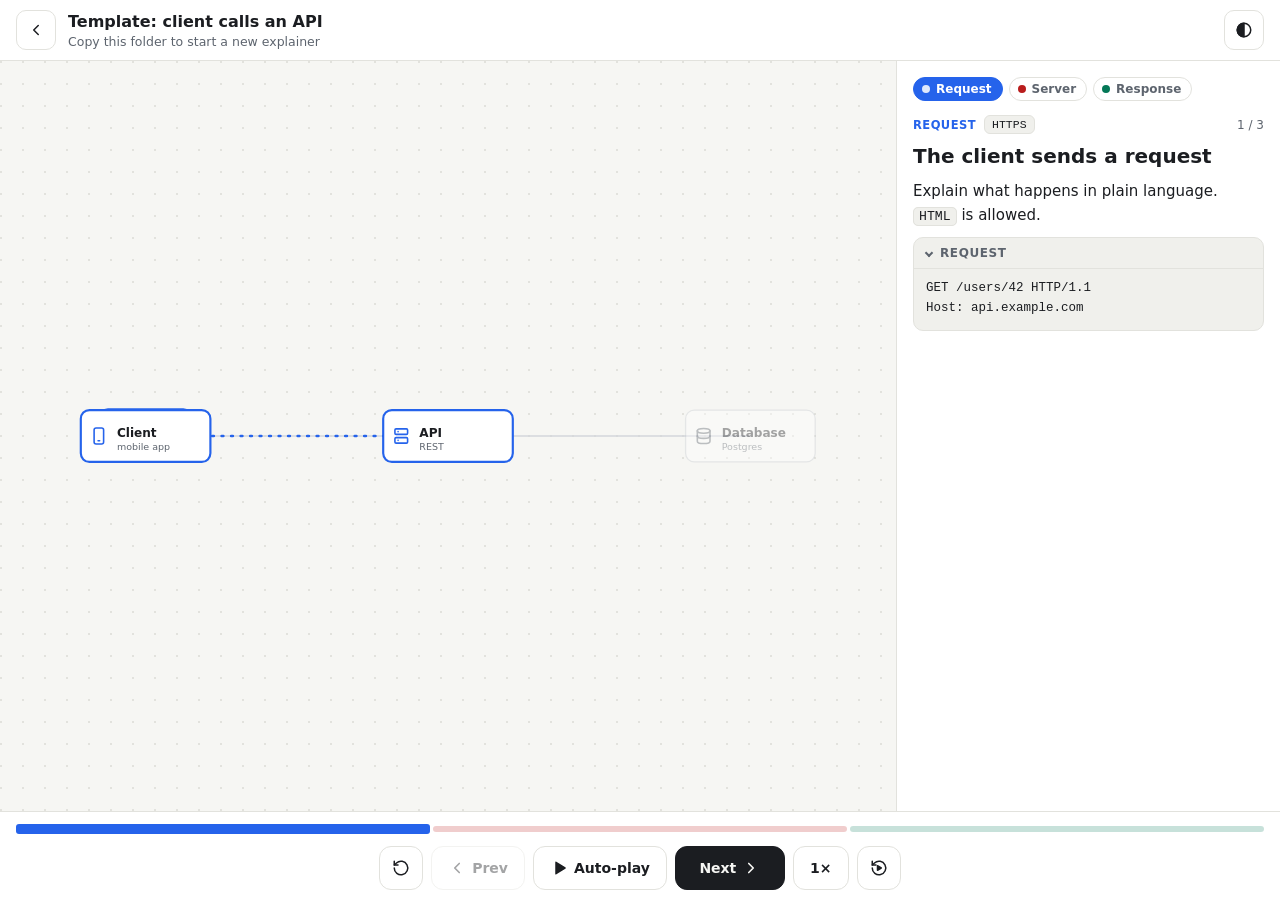
==== explainers/_template/index.html @ ea6b0840 "Add animated explainer engine and URL-to-page explainer Zero-build static site for GitHub Pages: a r" ====
<!doctype html>
<html lang="en">
<head>
  <meta charset="utf-8">
  <meta name="viewport" content="width=device-width, initial-scale=1, viewport-fit=cover">
  <title>Template · How It Works</title>
  <meta name="description" content="Starter template for a new explainer.">
  <link rel="icon" href="../../favicon.svg" type="image/svg+xml">
  <script src="../../assets/theme.js"></script>
  <link rel="stylesheet" href="../../assets/base.css">
  <link rel="stylesheet" href="../../engine/player.css">
</head>
<body>
  <script src="../../engine/player.js"></script>
  <script src="flow.js"></script>
</body>
</html>
---- assets/base.css ----
/* Shared design tokens for the gallery and the player. */
:root {
  --bg: #f6f6f3;
  --surface: #ffffff;
  --surface-2: #f0f0ec;
  --text: #1b1d21;
  --muted: #5d646e;
  --border: #e2e2dd;
  --accent: #2563eb;
  --node-fill: #ffffff;
  --node-stroke: #c9cdd3;
  --link: #d3d6db;
  --shadow: 0 1px 2px rgba(0, 0, 0, .05), 0 6px 20px rgba(0, 0, 0, .05);
  --sans: system-ui, -apple-system, "Segoe UI", Roboto, "Helvetica Neue", sans-serif;
  --mono: ui-monospace, SFMono-Regular, Menlo, Consolas, "Liberation Mono", monospace;
  color-scheme: light;
}

@media (prefers-color-scheme: dark) {
  :root:not([data-theme="light"]) {
    --bg: #0f1115;
    --surface: #161920;
    --surface-2: #1e222b;
    --text: #e8eaed;
    --muted: #9aa3ae;
    --border: #2a2f3a;
    --accent: #6b9bff;
    --node-fill: #1a1e27;
    --node-stroke: #3a414e;
    --link: #2e3440;
    --shadow: 0 1px 2px rgba(0, 0, 0, .4), 0 6px 20px rgba(0, 0, 0, .3);
    color-scheme: dark;
  }
}

:root[data-theme="dark"] {
  --bg: #0f1115;
  --surface: #161920;
  --surface-2: #1e222b;
  --text: #e8eaed;
  --muted: #9aa3ae;
  --border: #2a2f3a;
  --accent: #6b9bff;
  --node-fill: #1a1e27;
  --node-stroke: #3a414e;
  --link: #2e3440;
  --shadow: 0 1px 2px rgba(0, 0, 0, .4), 0 6px 20px rgba(0, 0, 0, .3);
  color-scheme: dark;
}

*, *::before, *::after { box-sizing: border-box; }

html, body {
  margin: 0;
  background: var(--bg);
  color: var(--text);
  font-family: var(--sans);
  -webkit-font-smoothing: antialiased;
  -webkit-text-size-adjust: 100%;
}

a { color: var(--accent); }

button { font: inherit; color: inherit; }

.icon-btn {
  display: inline-grid;
  place-items: center;
  width: 40px;
  height: 40px;
  border-radius: 10px;
  border: 1px solid var(--border);
  background: var(--surface);
  cursor: pointer;
  flex: none;
}
.icon-btn:hover { background: var(--surface-2); }
.icon-btn svg { width: 18px; height: 18px; }

:focus-visible { outline: 2px solid var(--accent); outline-offset: 2px; }
---- engine/player.css ----
/* Player layout. Desktop: stage + side panel. Phones: stage on top, scrolling card, fixed controls. */
html, body { height: 100%; overflow: hidden; }

.hiw {
  --phase: #64748b;
  display: flex;
  flex-direction: column;
  height: 100vh;
  height: 100dvh;
}

/* ---------- header ---------- */
.hiw-top {
  display: flex;
  align-items: center;
  gap: 12px;
  padding: 10px 16px;
  padding-top: max(10px, env(safe-area-inset-top));
  border-bottom: 1px solid var(--border);
  background: var(--surface);
}
.hiw-titles { flex: 1; min-width: 0; }
.hiw-title {
  margin: 0;
  font-size: 16px;
  font-weight: 650;
  line-height: 1.25;
  white-space: nowrap;
  overflow: hidden;
  text-overflow: ellipsis;
}
.hiw-subtitle {
  margin: 2px 0 0;
  font-size: 12.5px;
  color: var(--muted);
  white-space: nowrap;
  overflow: hidden;
  text-overflow: ellipsis;
}
.hiw-back { color: var(--text); text-decoration: none; }

/* ---------- main ---------- */
.hiw-main {
  flex: 1;
  min-height: 0;
  display: grid;
  grid-template-columns: minmax(0, 1fr) clamp(340px, 30vw, 440px);
}

.hiw-stage {
  position: relative;
  min-height: 0;
  min-width: 0;
  padding: 16px;
  touch-action: pan-y;
  background:
    radial-gradient(circle at 1px 1px, var(--border) 1px, transparent 0) 0 0 / 22px 22px;
}
.hiw-stage svg { display: block; width: 100%; height: 100%; overflow: visible; }

.hiw-panel {
  min-height: 0;
  overflow-y: auto;
  padding: 16px;
  display: flex;
  flex-direction: column;
  gap: 14px;
  background: var(--surface);
  border-left: 1px solid var(--border);
  -webkit-overflow-scrolling: touch;
}

/* ---------- phase chips ---------- */
.hiw-phases {
  flex: none;
  display: flex;
  flex-wrap: wrap;
  gap: 6px;
}
.hiw-phase {
  --c: #64748b;
  border: 1px solid var(--border);
  background: transparent;
  color: var(--muted);
  border-radius: 999px;
  padding: 4px 10px 4px 8px;
  font-size: 12px;
  font-weight: 600;
  cursor: pointer;
  display: inline-flex;
  align-items: center;
  gap: 6px;
  white-space: nowrap;
}
.hiw-phase::before {
  content: "";
  width: 8px;
  height: 8px;
  border-radius: 50%;
  background: var(--c);
}
.hiw-phase:hover { background: var(--surface-2); }
.hiw-phase.on { color: #fff; background: var(--c); border-color: var(--c); }
.hiw-phase.on::before { background: rgba(255, 255, 255, .85); }

/* ---------- step card ---------- */
.hiw-card { flex: none; display: flex; flex-direction: column; gap: 10px; }
.hiw-card.enter { animation: hiw-in .35s ease both; }
@keyframes hiw-in { from { opacity: 0; transform: translateY(6px); } }

.hiw-meta { display: flex; align-items: center; gap: 8px; flex-wrap: wrap; }
.hiw-chip {
  font-size: 11.5px;
  font-weight: 700;
  letter-spacing: .04em;
  text-transform: uppercase;
  color: var(--phase);
}
.hiw-proto {
  font-family: var(--mono);
  font-size: 11.5px;
  padding: 2px 7px;
  border-radius: 6px;
  background: var(--surface-2);
  border: 1px solid var(--border);
  color: var(--text);
}
.hiw-count { margin-left: auto; font-size: 12px; color: var(--muted); font-variant-numeric: tabular-nums; }

.hiw-step-title { margin: 0; font-size: 20px; line-height: 1.25; font-weight: 700; text-wrap: balance; }

.hiw-text { font-size: 15px; line-height: 1.6; color: var(--text); }
.hiw-text p { margin: 0 0 .7em; }
.hiw-text p:last-child { margin-bottom: 0; }
.hiw-text ul { margin: 0 0 .7em; padding-left: 1.2em; }
.hiw-text li { margin: .2em 0; }
.hiw-text code {
  font-family: var(--mono);
  font-size: .88em;
  padding: 1px 5px;
  border-radius: 5px;
  background: var(--surface-2);
  border: 1px solid var(--border);
}
.hiw-text .aside {
  font-size: 13.5px;
  color: var(--muted);
  border-left: 3px solid var(--phase);
  padding-left: 10px;
}

.hiw-inspect {
  border: 1px solid var(--border);
  border-radius: 10px;
  background: var(--surface-2);
  overflow: hidden;
}
.hiw-inspect summary {
  cursor: pointer;
  padding: 8px 12px;
  font-size: 12px;
  font-weight: 650;
  color: var(--muted);
  text-transform: uppercase;
  letter-spacing: .05em;
  list-style: none;
  display: flex;
  align-items: center;
  gap: 8px;
}
.hiw-inspect summary::-webkit-details-marker { display: none; }
.hiw-inspect summary::before {
  content: "";
  width: 6px;
  height: 6px;
  border-right: 2px solid currentColor;
  border-bottom: 2px solid currentColor;
  transform: rotate(-45deg);
  transition: transform .2s;
}
.hiw-inspect[open] summary::before { transform: rotate(45deg); }
.hiw-inspect pre {
  margin: 0;
  padding: 10px 12px 12px;
  border-top: 1px solid var(--border);
  font-family: var(--mono);
  font-size: 12.5px;
  line-height: 1.55;
  overflow-x: auto;
  white-space: pre;
  color: var(--text);
}

/* ---------- controls ---------- */
.hiw-controls {
  border-top: 1px solid var(--border);
  background: var(--surface);
  padding: 10px 16px;
  padding-bottom: max(10px, env(safe-area-inset-bottom));
  display: flex;
  flex-direction: column;
  gap: 10px;
}
.hiw-timeline { display: flex; gap: 3px; height: 14px; align-items: center; }
.hiw-seg {
  --c: #64748b;
  flex: 1;
  min-width: 0;
  height: 14px;
  border: 0;
  padding: 0;
  background: transparent;
  cursor: pointer;
  position: relative;
}
.hiw-seg::after {
  content: "";
  position: absolute;
  inset: 4px 0;
  border-radius: 3px;
  background: var(--c);
  opacity: .22;
  transition: opacity .2s, inset .2s;
}
.hiw-seg.done::after { opacity: .75; }
.hiw-seg.current::after { opacity: 1; inset: 2px 0; }
.hiw-seg:hover::after { opacity: .9; }

.hiw-buttons { display: flex; align-items: center; justify-content: center; gap: 8px; }
.hiw-btn {
  position: relative;
  overflow: hidden;
  display: inline-flex;
  align-items: center;
  justify-content: center;
  gap: 6px;
  min-height: 44px;
  padding: 0 16px;
  border-radius: 12px;
  border: 1px solid var(--border);
  background: var(--surface);
  font-size: 14px;
  font-weight: 600;
  cursor: pointer;
  white-space: nowrap;
  -webkit-tap-highlight-color: transparent;
}
.hiw-btn svg { width: 18px; height: 18px; flex: none; position: relative; }
.hiw-btn span { position: relative; }
.hiw-btn:hover:not(:disabled) { background: var(--surface-2); }
.hiw-btn:disabled { opacity: .4; cursor: default; }
.hiw-buttons .icon-btn { width: 44px; height: 44px; border-radius: 12px; }

.hiw-next { min-width: 110px; background: var(--text); color: var(--bg); border-color: var(--text); }
.hiw-next:hover:not(:disabled) { background: var(--text); opacity: .9; }
.hiw-fill {
  position: absolute !important;
  inset: 0;
  background: var(--phase);
  transform: scaleX(0);
  transform-origin: left;
}
.hiw-play[aria-pressed="true"] { border-color: var(--phase); color: var(--phase); }
.hiw-speed { min-width: 56px; padding: 0 10px; font-variant-numeric: tabular-nums; }

/* ---------- SVG stage ---------- */
.hiw-link { stroke: var(--link); stroke-width: 2; }
[data-layout="tall"] .hiw-link { stroke-width: 1.5; }

.hiw-trail {
  stroke: var(--phase);
  stroke-width: 3;
  stroke-linecap: round;
  stroke-dasharray: 2 9;
  animation: hiw-march .7s linear infinite;
}
.hiw-trail.both { animation: none; stroke-dasharray: none; opacity: .55; }
[data-layout="tall"] .hiw-trail { stroke-width: 2.2; stroke-dasharray: 1.5 6; }
@keyframes hiw-march { to { stroke-dashoffset: -11; } }
[data-layout="tall"] .hiw-trail { animation-name: hiw-march-sm; }
@keyframes hiw-march-sm { to { stroke-dashoffset: -7.5; } }

.hiw-actor { transition: opacity .35s ease; }
.hiw-actor.dim { opacity: .38; }
.hiw-box {
  fill: var(--node-fill);
  stroke: var(--node-stroke);
  stroke-width: 1.5;
  transition: stroke .3s, stroke-width .3s;
}
.hiw-actor.on .hiw-box { stroke: var(--phase); stroke-width: 2.5; }
.hiw-icon { color: var(--muted); transition: color .3s; }
.hiw-actor.on .hiw-icon { color: var(--phase); }
.hiw-label { fill: var(--text); font-weight: 650; font-family: var(--sans); }
.hiw-sub { fill: var(--muted); font-family: var(--sans); }

.hiw-ring {
  fill: none;
  stroke: var(--phase);
  stroke-width: 2;
  stroke-dasharray: 10 8;
  opacity: 0;
}
.hiw-actor.working .hiw-ring { opacity: .9; animation: hiw-spin 1.2s linear infinite; }
@keyframes hiw-spin { to { stroke-dashoffset: -36; } }

.hiw-packet text, .hiw-note text {
  fill: #fff;
  font-family: var(--mono);
  font-weight: 600;
}
.hiw-packet circle { stroke: var(--bg); stroke-width: 2; }
.hiw-packet { transition: opacity .35s; }
.hiw-packet.done { opacity: 0; }

.hiw-note rect { fill: var(--phase); }
.hiw-note { animation: hiw-pop .3s ease both; }
@keyframes hiw-pop { from { opacity: 0; } }

@media (prefers-reduced-motion: reduce) {
  .hiw-trail, .hiw-actor.working .hiw-ring { animation: none; }
  .hiw-card.enter { animation: none; }
}

/* ---------- tablets & phones ---------- */
@media (max-width: 900px) and (orientation: portrait), (max-width: 640px) {
  .hiw-main {
    grid-template-columns: minmax(0, 1fr);
    grid-template-rows: auto minmax(0, 1fr);
  }
  .hiw-stage { height: clamp(260px, 46svh, 520px); padding: 8px; }
  .hiw-panel { border-left: 0; border-top: 1px solid var(--border); padding: 14px 16px; gap: 12px; }
  .hiw-phases { flex-wrap: nowrap; overflow-x: auto; scrollbar-width: none; margin: 0 -16px; padding: 0 16px; }
  .hiw-phases::-webkit-scrollbar { display: none; }
  .hiw-step-title { font-size: 18px; }
  .hiw-text { font-size: 15px; }
  .hiw-subtitle { display: none; }
}

@media (max-width: 480px) {
  .hiw-top { padding: 8px 12px; gap: 10px; }
  .hiw-controls { padding: 8px 12px; padding-bottom: max(8px, env(safe-area-inset-bottom)); gap: 8px; }
  .hiw-buttons { gap: 6px; }
  .hiw-btn { padding: 0 12px; }
  .hiw-btn span:not(.hiw-fill) { display: none; }
  .hiw-btn.hiw-next span, .hiw-btn.hiw-play span { display: inline; }
  .hiw-next { min-width: 0; flex: 1; }
  .hiw-play { flex: 1; }
  .hiw-replay { display: none !important; }
}

/* Phone in landscape: short screen, give the stage room and shrink the panel. */
@media (max-height: 500px) and (orientation: landscape) {
  .hiw-main { grid-template-columns: minmax(0, 1fr) 300px; grid-template-rows: none; }
  .hiw-stage { height: auto; padding: 6px; }
  .hiw-panel { border-top: 0; border-left: 1px solid var(--border); padding: 10px 12px; }
  .hiw-top { padding-top: 6px; padding-bottom: 6px; }
  .hiw-subtitle { display: none; }
  .hiw-controls { flex-direction: row; align-items: center; padding-top: 6px; padding-bottom: max(6px, env(safe-area-inset-bottom)); }
  .hiw-timeline { flex: 1; }
  .hiw-btn, .hiw-buttons .icon-btn { min-height: 38px; height: 38px; }
  .hiw-step-title { font-size: 16px; }
  .hiw-text { font-size: 14px; }
}
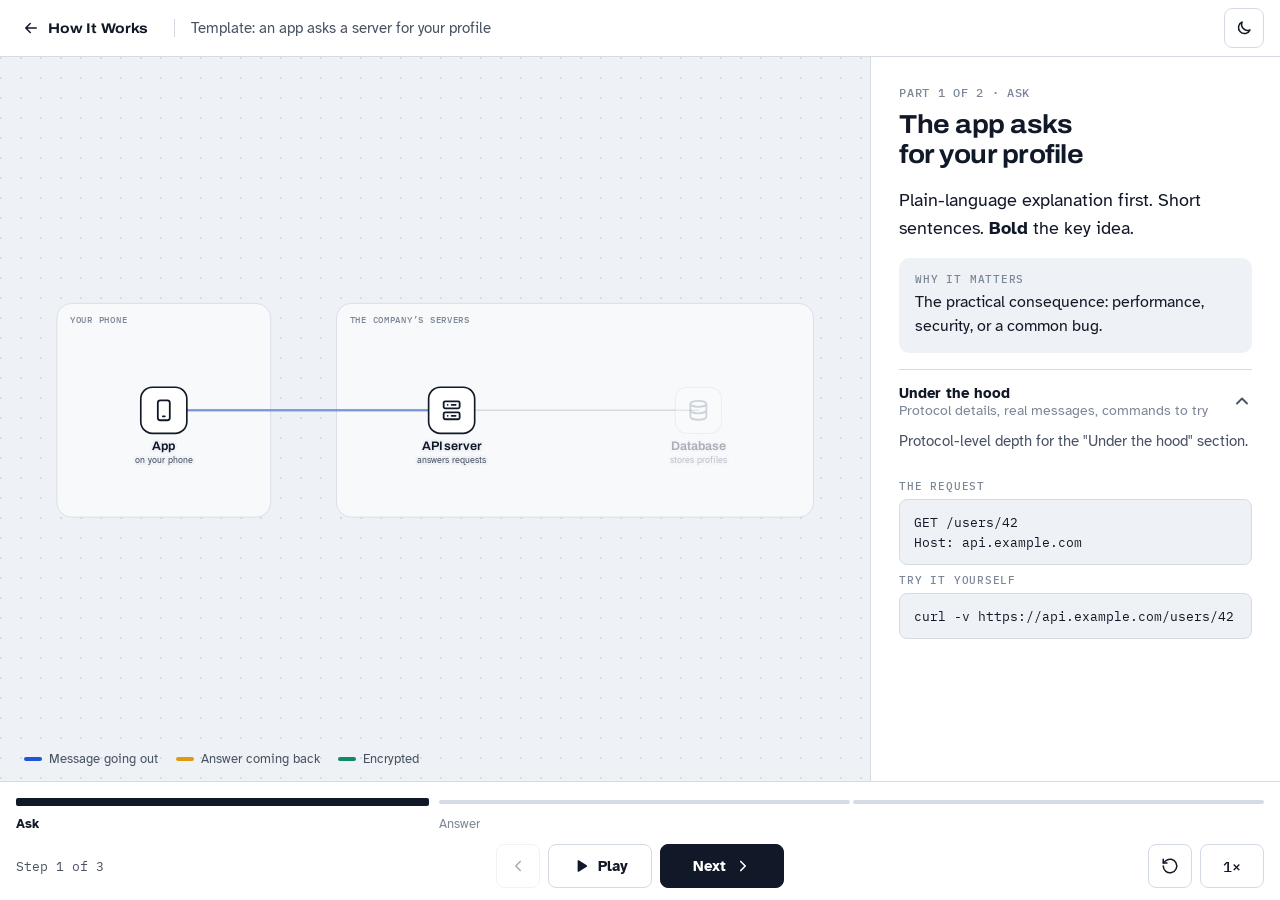
==== commit ffecf52d: "Redesign site and rebuild animation engine New visual system (Archivo, Atkinson Hyperlegible, IBM Pl" ====
--- a/explainers/_template/index.html
+++ b/explainers/_template/index.html
@@ -7,6 +7,9 @@
   <meta name="description" content="Starter template for a new explainer.">
   <link rel="icon" href="../../favicon.svg" type="image/svg+xml">
   <script src="../../assets/theme.js"></script>
+  <link rel="preconnect" href="https://fonts.googleapis.com">
+  <link rel="preconnect" href="https://fonts.gstatic.com" crossorigin>
+  <link rel="stylesheet" href="https://fonts.googleapis.com/css2?family=Archivo:wdth,wght@100..125,400..800&family=Atkinson+Hyperlegible:wght@400;700&family=IBM+Plex+Mono:wght@400;500;600&display=swap">
   <link rel="stylesheet" href="../../assets/base.css">
   <link rel="stylesheet" href="../../engine/player.css">
 </head>
--- a/assets/base.css
+++ b/assets/base.css
@@ -1,50 +1,64 @@
-/* Shared design tokens for the gallery and the player. */
+/*
+ * How It Works — design tokens.
+ * Direction: a technical field manual. Cool paper, navy ink, and two signal colours
+ * that carry meaning: cobalt for messages going out, amber for answers coming back.
+ * Green is reserved for "encrypted". Nothing else gets colour.
+ */
 :root {
-  --bg: #f6f6f3;
-  --surface: #ffffff;
-  --surface-2: #f0f0ec;
-  --text: #1b1d21;
-  --muted: #5d646e;
-  --border: #e2e2dd;
-  --accent: #2563eb;
-  --node-fill: #ffffff;
-  --node-stroke: #c9cdd3;
-  --link: #d3d6db;
-  --shadow: 0 1px 2px rgba(0, 0, 0, .05), 0 6px 20px rgba(0, 0, 0, .05);
-  --sans: system-ui, -apple-system, "Segoe UI", Roboto, "Helvetica Neue", sans-serif;
-  --mono: ui-monospace, SFMono-Regular, Menlo, Consolas, "Liberation Mono", monospace;
+  --bg: #eef1f5;          /* stage / page ground, cool paper */
+  --sheet: #ffffff;       /* panels and nodes */
+  --ink: #111827;         /* primary text, active strokes */
+  --ink-2: #485263;       /* secondary text */
+  --ink-3: #7b8697;       /* captions, idle icons */
+  --rule: #d5dbe4;        /* hairlines, idle links */
+  --zone: #f7f9fb;        /* zone fill on the stage */
+  --out: #1f56d6;         /* outgoing message */
+  --on-out: #ffffff;
+  --back: #e09a12;        /* returning answer */
+  --on-back: #221600;
+  --secure: #0d8a67;      /* encrypted tunnel */
+  --focus: #1f56d6;
+
+  --font-display: "Archivo", "Helvetica Neue", Arial, sans-serif;
+  --font-body: "Atkinson Hyperlegible", "Segoe UI", system-ui, sans-serif;
+  --font-mono: "IBM Plex Mono", ui-monospace, SFMono-Regular, Menlo, monospace;
+
   color-scheme: light;
 }
 
 @media (prefers-color-scheme: dark) {
   :root:not([data-theme="light"]) {
-    --bg: #0f1115;
-    --surface: #161920;
-    --surface-2: #1e222b;
-    --text: #e8eaed;
-    --muted: #9aa3ae;
-    --border: #2a2f3a;
-    --accent: #6b9bff;
-    --node-fill: #1a1e27;
-    --node-stroke: #3a414e;
-    --link: #2e3440;
-    --shadow: 0 1px 2px rgba(0, 0, 0, .4), 0 6px 20px rgba(0, 0, 0, .3);
+    --bg: #0c1016;
+    --sheet: #141a23;
+    --ink: #e8ecf2;
+    --ink-2: #a7b1bf;
+    --ink-3: #6f7a8b;
+    --rule: #263040;
+    --zone: #10151d;
+    --out: #6b98ff;
+    --on-out: #071430;
+    --back: #f2b441;
+    --on-back: #221600;
+    --secure: #34c495;
+    --focus: #6b98ff;
     color-scheme: dark;
   }
 }
 
 :root[data-theme="dark"] {
-  --bg: #0f1115;
-  --surface: #161920;
-  --surface-2: #1e222b;
-  --text: #e8eaed;
-  --muted: #9aa3ae;
-  --border: #2a2f3a;
-  --accent: #6b9bff;
-  --node-fill: #1a1e27;
-  --node-stroke: #3a414e;
-  --link: #2e3440;
-  --shadow: 0 1px 2px rgba(0, 0, 0, .4), 0 6px 20px rgba(0, 0, 0, .3);
+  --bg: #0c1016;
+  --sheet: #141a23;
+  --ink: #e8ecf2;
+  --ink-2: #a7b1bf;
+  --ink-3: #6f7a8b;
+  --rule: #263040;
+  --zone: #10151d;
+  --out: #6b98ff;
+  --on-out: #071430;
+  --back: #f2b441;
+  --on-back: #221600;
+  --secure: #34c495;
+  --focus: #6b98ff;
   color-scheme: dark;
 }
 
@@ -53,28 +67,40 @@
 html, body {
   margin: 0;
   background: var(--bg);
-  color: var(--text);
-  font-family: var(--sans);
+  color: var(--ink);
+  font-family: var(--font-body);
+  font-size: 16px;
   -webkit-font-smoothing: antialiased;
   -webkit-text-size-adjust: 100%;
+  text-rendering: optimizeLegibility;
 }
 
-a { color: var(--accent); }
-
+a { color: inherit; }
 button { font: inherit; color: inherit; }
 
-.icon-btn {
+:focus-visible { outline: 2px solid var(--focus); outline-offset: 2px; border-radius: 6px; }
+
+.iconbtn {
   display: inline-grid;
   place-items: center;
   width: 40px;
   height: 40px;
-  border-radius: 10px;
-  border: 1px solid var(--border);
-  background: var(--surface);
+  border: 1px solid var(--rule);
+  border-radius: 8px;
+  background: var(--sheet);
+  color: var(--ink);
   cursor: pointer;
   flex: none;
+  transition: border-color .15s, background-color .15s;
 }
-.icon-btn:hover { background: var(--surface-2); }
-.icon-btn svg { width: 18px; height: 18px; }
+.iconbtn:hover { border-color: var(--ink-3); }
+.iconbtn svg { width: 18px; height: 18px; }
 
-:focus-visible { outline: 2px solid var(--accent); outline-offset: 2px; }
+/* Theme toggle shows a moon in light mode and a sun in dark mode. */
+.theme-sun { display: none; }
+:root[data-theme="dark"] .theme-sun { display: block; }
+:root[data-theme="dark"] .theme-moon { display: none; }
+@media (prefers-color-scheme: dark) {
+  :root:not([data-theme="light"]) .theme-sun { display: block; }
+  :root:not([data-theme="light"]) .theme-moon { display: none; }
+}
--- a/engine/player.css
+++ b/engine/player.css
@@ -1,364 +1,481 @@
-/* Player layout. Desktop: stage + side panel. Phones: stage on top, scrolling card, fixed controls. */
+/*
+ * Player layout.
+ * Desktop: header / [diagram | explanation] / transport bar.
+ * Phone (portrait): header / diagram / scrolling explanation / transport bar.
+ */
 html, body { height: 100%; overflow: hidden; }
 
 .hiw {
-  --phase: #64748b;
   display: flex;
   flex-direction: column;
-  height: 100vh;
-  height: 100dvh;
+  height: 100%;
+  min-height: 0;
 }
 
 /* ---------- header ---------- */
 .hiw-top {
   display: flex;
   align-items: center;
-  gap: 12px;
-  padding: 10px 16px;
-  padding-top: max(10px, env(safe-area-inset-top));
-  border-bottom: 1px solid var(--border);
-  background: var(--surface);
-}
-.hiw-titles { flex: 1; min-width: 0; }
+  gap: 16px;
+  min-height: 56px;
+  padding-block: 8px;
+  padding-left: max(16px, env(safe-area-inset-left, 0px));
+  padding-right: max(16px, env(safe-area-inset-right, 0px));
+  border-bottom: 1px solid var(--rule);
+  background: var(--sheet);
+}
+.hiw-home {
+  display: inline-flex;
+  align-items: center;
+  gap: 8px;
+  flex: none;
+  padding: 6px 10px 6px 6px;
+  border-radius: 8px;
+  text-decoration: none;
+  font-family: var(--font-display);
+  font-stretch: 112%;
+  font-weight: 700;
+  font-size: 14px;
+  letter-spacing: -0.01em;
+  color: var(--ink);
+}
+.hiw-home:hover { background: var(--bg); }
+.hiw-home svg { width: 18px; height: 18px; }
+.hiw-titles {
+  flex: 1;
+  min-width: 0;
+  padding-left: 16px;
+  border-left: 1px solid var(--rule);
+}
 .hiw-title {
   margin: 0;
-  font-size: 16px;
-  font-weight: 650;
-  line-height: 1.25;
+  font-family: var(--font-body);
+  font-size: 15px;
+  font-weight: 400;
+  color: var(--ink-2);
   white-space: nowrap;
   overflow: hidden;
   text-overflow: ellipsis;
 }
-.hiw-subtitle {
-  margin: 2px 0 0;
-  font-size: 12.5px;
-  color: var(--muted);
-  white-space: nowrap;
-  overflow: hidden;
-  text-overflow: ellipsis;
-}
-.hiw-back { color: var(--text); text-decoration: none; }
 
 /* ---------- main ---------- */
 .hiw-main {
   flex: 1;
   min-height: 0;
   display: grid;
-  grid-template-columns: minmax(0, 1fr) clamp(340px, 30vw, 440px);
+  grid-template-columns: minmax(0, 1fr) clamp(360px, 32vw, 460px);
 }
 
 .hiw-stage {
   position: relative;
+  min-width: 0;
   min-height: 0;
-  min-width: 0;
-  padding: 16px;
+  padding: 20px 24px 44px;
   touch-action: pan-y;
-  background:
-    radial-gradient(circle at 1px 1px, var(--border) 1px, transparent 0) 0 0 / 22px 22px;
+  background-color: var(--bg);
+  background-image: radial-gradient(circle at 1px 1px, var(--rule) 1px, transparent 1.4px);
+  background-size: 20px 20px;
 }
 .hiw-stage svg { display: block; width: 100%; height: 100%; overflow: visible; }
 
+.hiw-legend {
+  position: absolute;
+  left: 24px;
+  bottom: 14px;
+  display: flex;
+  flex-wrap: wrap;
+  gap: 6px 18px;
+  font-size: 12.5px;
+  color: var(--ink-2);
+}
+.hiw-legend span { display: inline-flex; align-items: center; gap: 7px; }
+.hiw-legend i { display: inline-block; width: 18px; height: 4px; border-radius: 2px; }
+.hiw-legend .k-out { background: var(--out); }
+.hiw-legend .k-back { background: var(--back); }
+.hiw-legend .k-secure { background: var(--secure); }
+
+/* ---------- explanation panel ---------- */
 .hiw-panel {
   min-height: 0;
   overflow-y: auto;
-  padding: 16px;
+  background: var(--sheet);
+  border-left: 1px solid var(--rule);
+  -webkit-overflow-scrolling: touch;
+  overscroll-behavior: contain;
+}
+.hiw-card {
   display: flex;
   flex-direction: column;
-  gap: 14px;
-  background: var(--surface);
-  border-left: 1px solid var(--border);
-  -webkit-overflow-scrolling: touch;
-}
-
-/* ---------- phase chips ---------- */
-.hiw-phases {
-  flex: none;
-  display: flex;
-  flex-wrap: wrap;
-  gap: 6px;
-}
-.hiw-phase {
-  --c: #64748b;
-  border: 1px solid var(--border);
-  background: transparent;
-  color: var(--muted);
-  border-radius: 999px;
-  padding: 4px 10px 4px 8px;
-  font-size: 12px;
-  font-weight: 600;
+  gap: 16px;
+  padding: 28px 28px 32px;
+  max-width: 62ch;
+}
+.hiw-card.enter > * { animation: hiw-rise .45s cubic-bezier(.2, .7, .2, 1) both; }
+.hiw-card.enter > *:nth-child(2) { animation-delay: .03s; }
+.hiw-card.enter > *:nth-child(3) { animation-delay: .06s; }
+.hiw-card.enter > *:nth-child(4) { animation-delay: .09s; }
+.hiw-card.enter > *:nth-child(5) { animation-delay: .12s; }
+@keyframes hiw-rise { from { opacity: 0; transform: translateY(8px); } }
+
+.hiw-eyebrow {
+  margin: 0;
+  font-family: var(--font-mono);
+  font-size: 11.5px;
+  font-weight: 500;
+  letter-spacing: .06em;
+  text-transform: uppercase;
+  color: var(--ink-3);
+}
+.hiw-step-title {
+  margin: -6px 0 0;
+  font-family: var(--font-display);
+  font-stretch: 108%;
+  font-size: 26px;
+  line-height: 1.15;
+  font-weight: 700;
+  letter-spacing: -0.02em;
+  text-wrap: balance;
+}
+.hiw-lede {
+  font-size: 17.5px;
+  line-height: 1.62;
+  color: var(--ink);
+}
+.hiw-lede p { margin: 0 0 .75em; }
+.hiw-lede p:last-child { margin-bottom: 0; }
+.hiw-lede b, .hiw-tech b { font-weight: 700; }
+
+.hiw-analogy {
+  display: grid;
+  gap: 4px;
+  padding: 14px 16px;
+  border-radius: 10px;
+  background: var(--bg);
+}
+.hiw-analogy-label {
+  margin: 0;
+  font-family: var(--font-mono);
+  font-size: 11px;
+  font-weight: 500;
+  letter-spacing: .07em;
+  text-transform: uppercase;
+  color: var(--ink-3);
+}
+.hiw-analogy-text { font-size: 15.5px; line-height: 1.55; color: var(--ink); }
+.hiw-analogy-text p { margin: 0 0 .5em; }
+.hiw-analogy-text p:last-child { margin-bottom: 0; }
+.hiw-try pre { background: var(--sheet); border-style: dashed; }
+
+.hiw-more { border-top: 1px solid var(--rule); padding-top: 4px; }
+.hiw-more summary {
+  display: grid;
+  grid-template-columns: 1fr auto;
+  grid-template-rows: auto auto;
+  column-gap: 12px;
+  align-items: center;
+  padding: 10px 0;
   cursor: pointer;
-  display: inline-flex;
-  align-items: center;
-  gap: 6px;
+  list-style: none;
+}
+.hiw-more summary::-webkit-details-marker { display: none; }
+.hiw-more-title { font-weight: 700; font-size: 15px; }
+.hiw-more-hint { grid-row: 2; font-size: 13.5px; color: var(--ink-3); }
+.hiw-more summary svg {
+  grid-row: 1 / 3;
+  grid-column: 2;
+  width: 20px;
+  height: 20px;
+  color: var(--ink-2);
+  transition: transform .2s;
+}
+.hiw-more[open] summary svg { transform: rotate(180deg); }
+.hiw-tech { font-size: 15px; line-height: 1.6; color: var(--ink-2); padding-bottom: 8px; }
+.hiw-tech p { margin: 0 0 .7em; }
+.hiw-tech ul { margin: 0 0 .7em; padding-left: 1.2em; }
+.hiw-tech li { margin: .25em 0; }
+.hiw-lede code, .hiw-tech code, .hiw-analogy code {
+  font-family: var(--font-mono);
+  font-size: .86em;
+  padding: 1px 5px;
+  border-radius: 4px;
+  background: var(--bg);
+  border: 1px solid var(--rule);
   white-space: nowrap;
 }
-.hiw-phase::before {
-  content: "";
-  width: 8px;
-  height: 8px;
-  border-radius: 50%;
-  background: var(--c);
-}
-.hiw-phase:hover { background: var(--surface-2); }
-.hiw-phase.on { color: #fff; background: var(--c); border-color: var(--c); }
-.hiw-phase.on::before { background: rgba(255, 255, 255, .85); }
-
-/* ---------- step card ---------- */
-.hiw-card { flex: none; display: flex; flex-direction: column; gap: 10px; }
-.hiw-card.enter { animation: hiw-in .35s ease both; }
-@keyframes hiw-in { from { opacity: 0; transform: translateY(6px); } }
-
-.hiw-meta { display: flex; align-items: center; gap: 8px; flex-wrap: wrap; }
-.hiw-chip {
-  font-size: 11.5px;
-  font-weight: 700;
-  letter-spacing: .04em;
+.hiw-inspect { margin: 8px 0 4px; }
+.hiw-inspect figcaption {
+  font-family: var(--font-mono);
+  font-size: 11px;
+  font-weight: 500;
+  letter-spacing: .07em;
   text-transform: uppercase;
-  color: var(--phase);
-}
-.hiw-proto {
-  font-family: var(--mono);
-  font-size: 11.5px;
-  padding: 2px 7px;
-  border-radius: 6px;
-  background: var(--surface-2);
-  border: 1px solid var(--border);
-  color: var(--text);
-}
-.hiw-count { margin-left: auto; font-size: 12px; color: var(--muted); font-variant-numeric: tabular-nums; }
-
-.hiw-step-title { margin: 0; font-size: 20px; line-height: 1.25; font-weight: 700; text-wrap: balance; }
-
-.hiw-text { font-size: 15px; line-height: 1.6; color: var(--text); }
-.hiw-text p { margin: 0 0 .7em; }
-.hiw-text p:last-child { margin-bottom: 0; }
-.hiw-text ul { margin: 0 0 .7em; padding-left: 1.2em; }
-.hiw-text li { margin: .2em 0; }
-.hiw-text code {
-  font-family: var(--mono);
-  font-size: .88em;
-  padding: 1px 5px;
-  border-radius: 5px;
-  background: var(--surface-2);
-  border: 1px solid var(--border);
-}
-.hiw-text .aside {
-  font-size: 13.5px;
-  color: var(--muted);
-  border-left: 3px solid var(--phase);
-  padding-left: 10px;
-}
-
-.hiw-inspect {
-  border: 1px solid var(--border);
-  border-radius: 10px;
-  background: var(--surface-2);
-  overflow: hidden;
-}
-.hiw-inspect summary {
-  cursor: pointer;
-  padding: 8px 12px;
-  font-size: 12px;
-  font-weight: 650;
-  color: var(--muted);
-  text-transform: uppercase;
-  letter-spacing: .05em;
-  list-style: none;
-  display: flex;
-  align-items: center;
-  gap: 8px;
-}
-.hiw-inspect summary::-webkit-details-marker { display: none; }
-.hiw-inspect summary::before {
-  content: "";
-  width: 6px;
-  height: 6px;
-  border-right: 2px solid currentColor;
-  border-bottom: 2px solid currentColor;
-  transform: rotate(-45deg);
-  transition: transform .2s;
-}
-.hiw-inspect[open] summary::before { transform: rotate(45deg); }
+  color: var(--ink-3);
+  margin-bottom: 6px;
+}
 .hiw-inspect pre {
   margin: 0;
-  padding: 10px 12px 12px;
-  border-top: 1px solid var(--border);
-  font-family: var(--mono);
+  padding: 12px 14px;
+  border: 1px solid var(--rule);
+  border-radius: 8px;
+  background: var(--bg);
+  font-family: var(--font-mono);
   font-size: 12.5px;
-  line-height: 1.55;
+  line-height: 1.6;
+  color: var(--ink);
   overflow-x: auto;
   white-space: pre;
-  color: var(--text);
-}
-
-/* ---------- controls ---------- */
+}
+
+/* ---------- transport bar ---------- */
 .hiw-controls {
-  border-top: 1px solid var(--border);
-  background: var(--surface);
-  padding: 10px 16px;
-  padding-bottom: max(10px, env(safe-area-inset-bottom));
   display: flex;
   flex-direction: column;
-  gap: 10px;
-}
-.hiw-timeline { display: flex; gap: 3px; height: 14px; align-items: center; }
+  gap: 12px;
+  padding-top: 12px;
+  padding-bottom: max(12px, env(safe-area-inset-bottom, 0px));
+  padding-left: max(16px, env(safe-area-inset-left, 0px));
+  padding-right: max(16px, env(safe-area-inset-right, 0px));
+  border-top: 1px solid var(--rule);
+  background: var(--sheet);
+}
+
+.hiw-track { display: flex; gap: 10px; }
+.hiw-group { flex-basis: 0; min-width: 0; display: flex; flex-direction: column-reverse; gap: 6px; }
+.hiw-group-name {
+  align-self: flex-start;
+  max-width: 100%;
+  padding: 0;
+  border: 0;
+  background: none;
+  font-size: 12.5px;
+  color: var(--ink-3);
+  cursor: pointer;
+  white-space: nowrap;
+  overflow: hidden;
+  text-overflow: ellipsis;
+  text-align: left;
+}
+.hiw-group-name:hover { color: var(--ink); }
+.hiw-group.current .hiw-group-name { color: var(--ink); font-weight: 700; }
+.hiw-group.done .hiw-group-name { color: var(--ink-2); }
+.hiw-segs { display: flex; gap: 3px; }
 .hiw-seg {
-  --c: #64748b;
   flex: 1;
   min-width: 0;
-  height: 14px;
+  height: 16px;
+  padding: 0;
   border: 0;
-  padding: 0;
-  background: transparent;
+  background: none;
   cursor: pointer;
   position: relative;
 }
 .hiw-seg::after {
   content: "";
   position: absolute;
-  inset: 4px 0;
-  border-radius: 3px;
-  background: var(--c);
-  opacity: .22;
-  transition: opacity .2s, inset .2s;
-}
-.hiw-seg.done::after { opacity: .75; }
-.hiw-seg.current::after { opacity: 1; inset: 2px 0; }
-.hiw-seg:hover::after { opacity: .9; }
-
-.hiw-buttons { display: flex; align-items: center; justify-content: center; gap: 8px; }
+  left: 0;
+  right: 0;
+  top: 6px;
+  height: 4px;
+  border-radius: 2px;
+  background: var(--rule);
+  transition: background-color .2s, top .2s, height .2s;
+}
+.hiw-seg.done::after { background: var(--ink-3); }
+.hiw-seg.current::after { background: var(--ink); top: 4px; height: 8px; }
+.hiw-seg:hover::after { background: var(--ink-2); }
+
+.hiw-row {
+  display: grid;
+  grid-template-columns: 1fr auto 1fr;
+  align-items: center;
+  gap: 12px;
+}
+.hiw-counter {
+  margin: 0;
+  font-family: var(--font-mono);
+  font-size: 13px;
+  color: var(--ink-2);
+  font-variant-numeric: tabular-nums;
+}
+.hiw-counter .short { display: none; }
+.hiw-transport { display: flex; align-items: center; gap: 8px; }
+.hiw-tools { display: flex; align-items: center; justify-content: flex-end; gap: 8px; }
+
 .hiw-btn {
   position: relative;
   overflow: hidden;
   display: inline-flex;
   align-items: center;
   justify-content: center;
-  gap: 6px;
-  min-height: 44px;
-  padding: 0 16px;
-  border-radius: 12px;
-  border: 1px solid var(--border);
-  background: var(--surface);
-  font-size: 14px;
-  font-weight: 600;
+  gap: 8px;
+  height: 44px;
+  padding: 0 18px;
+  border: 1px solid var(--rule);
+  border-radius: 8px;
+  background: var(--sheet);
+  font-weight: 700;
+  font-size: 15px;
   cursor: pointer;
   white-space: nowrap;
   -webkit-tap-highlight-color: transparent;
-}
+  transition: border-color .15s, background-color .15s, opacity .15s;
+}
+.hiw-btn:hover:not(:disabled) { border-color: var(--ink-3); }
 .hiw-btn svg { width: 18px; height: 18px; flex: none; position: relative; }
-.hiw-btn span { position: relative; }
-.hiw-btn:hover:not(:disabled) { background: var(--surface-2); }
-.hiw-btn:disabled { opacity: .4; cursor: default; }
-.hiw-buttons .icon-btn { width: 44px; height: 44px; border-radius: 12px; }
-
-.hiw-next { min-width: 110px; background: var(--text); color: var(--bg); border-color: var(--text); }
-.hiw-next:hover:not(:disabled) { background: var(--text); opacity: .9; }
+.hiw-btn-text { position: relative; }
+.hiw-transport .iconbtn { width: 44px; height: 44px; }
+.hiw-tools .iconbtn { width: 44px; height: 44px; }
+.iconbtn:disabled, .hiw-btn:disabled { opacity: .35; cursor: default; }
+
+.hiw-next {
+  min-width: 124px;
+  background: var(--ink);
+  border-color: var(--ink);
+  color: var(--sheet);
+}
+.hiw-next:hover:not(:disabled) { border-color: var(--ink); opacity: .9; }
 .hiw-fill {
-  position: absolute !important;
+  position: absolute;
   inset: 0;
-  background: var(--phase);
+  background: var(--out);
   transform: scaleX(0);
   transform-origin: left;
 }
-.hiw-play[aria-pressed="true"] { border-color: var(--phase); color: var(--phase); }
-.hiw-speed { min-width: 56px; padding: 0 10px; font-variant-numeric: tabular-nums; }
-
-/* ---------- SVG stage ---------- */
-.hiw-link { stroke: var(--link); stroke-width: 2; }
+.hiw-play { min-width: 104px; }
+.hiw-play[aria-pressed="true"] { border-color: var(--ink); }
+.hiw-speed { min-width: 64px; padding: 0 12px; font-family: var(--font-mono); font-weight: 500; font-variant-numeric: tabular-nums; }
+
+/* ---------- diagram ---------- */
+.hiw-zone { fill: var(--zone); stroke: var(--rule); stroke-width: 1; }
+.hiw-zone-label {
+  font-family: var(--font-mono);
+  font-weight: 500;
+  letter-spacing: .08em;
+  fill: var(--ink-3);
+}
+
+.hiw-link { fill: none; stroke: var(--rule); stroke-width: 2; stroke-linecap: round; }
 [data-layout="tall"] .hiw-link { stroke-width: 1.5; }
 
-.hiw-trail {
-  stroke: var(--phase);
-  stroke-width: 3;
-  stroke-linecap: round;
-  stroke-dasharray: 2 9;
-  animation: hiw-march .7s linear infinite;
-}
-.hiw-trail.both { animation: none; stroke-dasharray: none; opacity: .55; }
-[data-layout="tall"] .hiw-trail { stroke-width: 2.2; stroke-dasharray: 1.5 6; }
-@keyframes hiw-march { to { stroke-dashoffset: -11; } }
-[data-layout="tall"] .hiw-trail { animation-name: hiw-march-sm; }
-@keyframes hiw-march-sm { to { stroke-dashoffset: -7.5; } }
-
-.hiw-actor { transition: opacity .35s ease; }
-.hiw-actor.dim { opacity: .38; }
-.hiw-box {
-  fill: var(--node-fill);
-  stroke: var(--node-stroke);
-  stroke-width: 1.5;
-  transition: stroke .3s, stroke-width .3s;
-}
-.hiw-actor.on .hiw-box { stroke: var(--phase); stroke-width: 2.5; }
-.hiw-icon { color: var(--muted); transition: color .3s; }
-.hiw-actor.on .hiw-icon { color: var(--phase); }
-.hiw-label { fill: var(--text); font-weight: 650; font-family: var(--sans); }
-.hiw-sub { fill: var(--muted); font-family: var(--sans); }
-
-.hiw-ring {
-  fill: none;
-  stroke: var(--phase);
-  stroke-width: 2;
-  stroke-dasharray: 10 8;
-  opacity: 0;
-}
-.hiw-actor.working .hiw-ring { opacity: .9; animation: hiw-spin 1.2s linear infinite; }
-@keyframes hiw-spin { to { stroke-dashoffset: -36; } }
-
-.hiw-packet text, .hiw-note text {
-  fill: #fff;
-  font-family: var(--mono);
-  font-weight: 600;
-}
-.hiw-packet circle { stroke: var(--bg); stroke-width: 2; }
-.hiw-packet { transition: opacity .35s; }
-.hiw-packet.done { opacity: 0; }
-
-.hiw-note rect { fill: var(--phase); }
-.hiw-note { animation: hiw-pop .3s ease both; }
-@keyframes hiw-pop { from { opacity: 0; } }
+.hiw-pipe { fill: none; stroke-linecap: round; }
+.hiw-pipe.tcp { stroke: var(--ink-2); stroke-width: 2; stroke-dasharray: 1 6; animation: hiw-flow 1.2s linear infinite; }
+.hiw-pipe.tls { stroke: var(--secure); stroke-width: 2; }
+.hiw-pipe-halo { fill: none; stroke: var(--secure); stroke-opacity: .14; stroke-linecap: round; animation: hiw-fade .6s ease both; }
+.hiw-pipe-badge circle { fill: var(--secure); }
+.hiw-pipe-badge svg { color: var(--sheet); }
+@keyframes hiw-flow { to { stroke-dashoffset: -14; } }
+@keyframes hiw-fade { from { opacity: 0; } }
+
+.hiw-trail { fill: none; stroke-width: 3; stroke-linecap: round; }
+.hiw-trail.out { stroke: var(--out); }
+.hiw-trail.back { stroke: var(--back); }
+.hiw-trail.settled { stroke-dasharray: none !important; opacity: .5; transition: opacity .6s; }
+[data-layout="tall"] .hiw-trail { stroke-width: 2.2; }
+
+.hiw-actor { transition: opacity .4s ease; }
+.hiw-actor.dim { opacity: .32; }
+.hiw-tile { fill: var(--sheet); stroke: var(--rule); stroke-width: 1.5; transition: stroke .3s; }
+.hiw-actor.on .hiw-tile { stroke: var(--ink); stroke-width: 2; }
+.hiw-icon { color: var(--ink-3); transition: color .3s; }
+.hiw-actor.on .hiw-icon { color: var(--ink); }
+.hiw-label, .hiw-sub {
+  paint-order: stroke;
+  stroke: var(--bg);
+  stroke-width: 5px;
+  stroke-linejoin: round;
+}
+.hiw-label { font-family: var(--font-display); font-weight: 650; fill: var(--ink); letter-spacing: -0.01em; }
+.hiw-sub { font-family: var(--font-body); fill: var(--ink-2); }
+
+.hiw-actor-body { transform-box: fill-box; transform-origin: center; }
+.hiw-actor-body.ping { animation: hiw-ping .5s cubic-bezier(.3, 1.6, .5, 1); }
+@keyframes hiw-ping { 40% { transform: scale(1.12); } }
+
+.hiw-thinking rect { fill: var(--sheet); stroke: var(--ink); stroke-width: 1.4; }
+.hiw-thinking circle { fill: var(--ink); animation: hiw-dot 1s ease-in-out infinite; }
+@keyframes hiw-dot { 0%, 100% { opacity: .2; } 40% { opacity: 1; } }
+
+.hiw-packet-body { transform-box: fill-box; transform-origin: center; animation: hiw-launch .3s cubic-bezier(.2, .8, .3, 1.2) both; }
+.hiw-packet.landed .hiw-packet-body { animation: hiw-land .4s ease forwards; }
+@keyframes hiw-launch { from { transform: scale(.4); opacity: 0; } }
+@keyframes hiw-land { to { transform: scale(.4); opacity: 0; } }
+.hiw-packet-bg { stroke: var(--bg); stroke-width: 2; }
+.hiw-packet.out .hiw-packet-bg { fill: var(--out); }
+.hiw-packet.back .hiw-packet-bg { fill: var(--back); }
+.hiw-packet.out { color: var(--on-out); }
+.hiw-packet.back { color: var(--on-back); }
+.hiw-packet-text { font-family: var(--font-mono); font-weight: 600; fill: currentColor; }
+.hiw-packet { filter: drop-shadow(0 2px 4px rgba(10, 20, 40, .18)); }
+
+.hiw-bubble rect, .hiw-bubble-tail { fill: var(--sheet); stroke: var(--ink); stroke-width: 1.4; stroke-linejoin: round; }
+.hiw-bubble text { font-family: var(--font-body); font-weight: 700; fill: var(--ink); }
+.hiw-bubble-body { transform-box: fill-box; transform-origin: center bottom; animation: hiw-pop .38s cubic-bezier(.2, .9, .3, 1.25) both; }
+.hiw-bubble-body[data-side="below"] { transform-origin: center top; }
+.hiw-bubble-body[data-side="left"] { transform-origin: right center; }
+.hiw-bubble-body[data-side="right"] { transform-origin: left center; }
+@keyframes hiw-pop { from { transform: scale(.6); opacity: 0; } }
+.hiw-bubble { filter: drop-shadow(0 3px 8px rgba(10, 20, 40, .12)); }
 
 @media (prefers-reduced-motion: reduce) {
-  .hiw-trail, .hiw-actor.working .hiw-ring { animation: none; }
-  .hiw-card.enter { animation: none; }
-}
-
-/* ---------- tablets & phones ---------- */
+  .hiw-card.enter > *, .hiw-packet-body, .hiw-bubble-body, .hiw-actor-body.ping, .hiw-pipe.tcp, .hiw-thinking circle, .hiw-pipe-halo { animation: none !important; }
+}
+
+/* ---------- tablet portrait & phones ---------- */
 @media (max-width: 900px) and (orientation: portrait), (max-width: 640px) {
   .hiw-main {
     grid-template-columns: minmax(0, 1fr);
     grid-template-rows: auto minmax(0, 1fr);
   }
-  .hiw-stage { height: clamp(260px, 46svh, 520px); padding: 8px; }
-  .hiw-panel { border-left: 0; border-top: 1px solid var(--border); padding: 14px 16px; gap: 12px; }
-  .hiw-phases { flex-wrap: nowrap; overflow-x: auto; scrollbar-width: none; margin: 0 -16px; padding: 0 16px; }
-  .hiw-phases::-webkit-scrollbar { display: none; }
+  .hiw-stage {
+    height: min(54svh, calc(100vw * 1.06 + 40px));
+    padding: 10px 8px 34px;
+    border-bottom: 1px solid var(--rule);
+  }
+  .hiw-legend { left: 12px; right: 12px; bottom: 9px; gap: 4px 12px; font-size: 11px; }
+  .hiw-legend i { width: 12px; height: 3px; }
+  .hiw-panel { border-left: 0; }
+  .hiw-card { padding: 18px max(16px, env(safe-area-inset-right, 0px)) 24px max(16px, env(safe-area-inset-left, 0px)); gap: 12px; }
+  .hiw-step-title { font-size: 21px; margin-top: -4px; }
+  .hiw-lede { font-size: 16.5px; }
+  .hiw-analogy-text { font-size: 15px; }
+  .hiw-titles { display: none; }
+  .hiw-top { justify-content: space-between; min-height: 52px; }
+  .hiw-group-name { display: none; }
+  .hiw-track { gap: 6px; }
+  .hiw-seg { height: 12px; }
+  .hiw-seg::after { top: 4px; height: 4px; }
+  .hiw-seg.current::after { top: 2px; height: 8px; }
+  .hiw-controls { gap: 8px; padding-top: 8px; }
+}
+
+@media (max-width: 520px) {
+  .hiw-row { grid-template-columns: auto 1fr auto; gap: 8px; }
+  .hiw-counter .long { display: none; }
+  .hiw-counter .short { display: inline; }
+  .hiw-transport { justify-content: center; gap: 6px; }
+  .hiw-tools .iconbtn { display: none; }
+  .hiw-btn { padding: 0 14px; }
+  .hiw-play { min-width: 0; }
+  .hiw-play .hiw-btn-text { display: none; }
+  .hiw-next { min-width: 104px; }
+  .hiw-speed { min-width: 0; padding: 0 10px; }
+}
+
+/* Phone held sideways: short screen, keep the diagram and a narrow panel side by side. */
+@media (max-height: 520px) and (orientation: landscape) {
+  .hiw-main { grid-template-columns: minmax(0, 1fr) 320px; grid-template-rows: none; }
+  .hiw-stage { height: auto; padding: 6px 8px 28px; border-bottom: 0; }
+  .hiw-legend { bottom: 6px; font-size: 11px; }
+  .hiw-top { min-height: 44px; padding-block: 4px; }
+  .hiw-titles { display: none; }
+  .hiw-card { padding: 14px 16px 20px; gap: 10px; }
   .hiw-step-title { font-size: 18px; }
-  .hiw-text { font-size: 15px; }
-  .hiw-subtitle { display: none; }
-}
-
-@media (max-width: 480px) {
-  .hiw-top { padding: 8px 12px; gap: 10px; }
-  .hiw-controls { padding: 8px 12px; padding-bottom: max(8px, env(safe-area-inset-bottom)); gap: 8px; }
-  .hiw-buttons { gap: 6px; }
-  .hiw-btn { padding: 0 12px; }
-  .hiw-btn span:not(.hiw-fill) { display: none; }
-  .hiw-btn.hiw-next span, .hiw-btn.hiw-play span { display: inline; }
-  .hiw-next { min-width: 0; flex: 1; }
-  .hiw-play { flex: 1; }
-  .hiw-replay { display: none !important; }
-}
-
-/* Phone in landscape: short screen, give the stage room and shrink the panel. */
-@media (max-height: 500px) and (orientation: landscape) {
-  .hiw-main { grid-template-columns: minmax(0, 1fr) 300px; grid-template-rows: none; }
-  .hiw-stage { height: auto; padding: 6px; }
-  .hiw-panel { border-top: 0; border-left: 1px solid var(--border); padding: 10px 12px; }
-  .hiw-top { padding-top: 6px; padding-bottom: 6px; }
-  .hiw-subtitle { display: none; }
-  .hiw-controls { flex-direction: row; align-items: center; padding-top: 6px; padding-bottom: max(6px, env(safe-area-inset-bottom)); }
-  .hiw-timeline { flex: 1; }
-  .hiw-btn, .hiw-buttons .icon-btn { min-height: 38px; height: 38px; }
-  .hiw-step-title { font-size: 16px; }
-  .hiw-text { font-size: 14px; }
-}
+  .hiw-lede { font-size: 15px; }
+  .hiw-controls { flex-direction: row; align-items: center; gap: 14px; padding-top: 6px; }
+  .hiw-track { flex: 1; }
+  .hiw-group-name { display: none; }
+  .hiw-row { display: flex; }
+  .hiw-counter { display: none; }
+  .hiw-btn, .hiw-transport .iconbtn, .hiw-tools .iconbtn { height: 38px; }
+  .hiw-transport .iconbtn, .hiw-tools .iconbtn { width: 38px; }
+}
